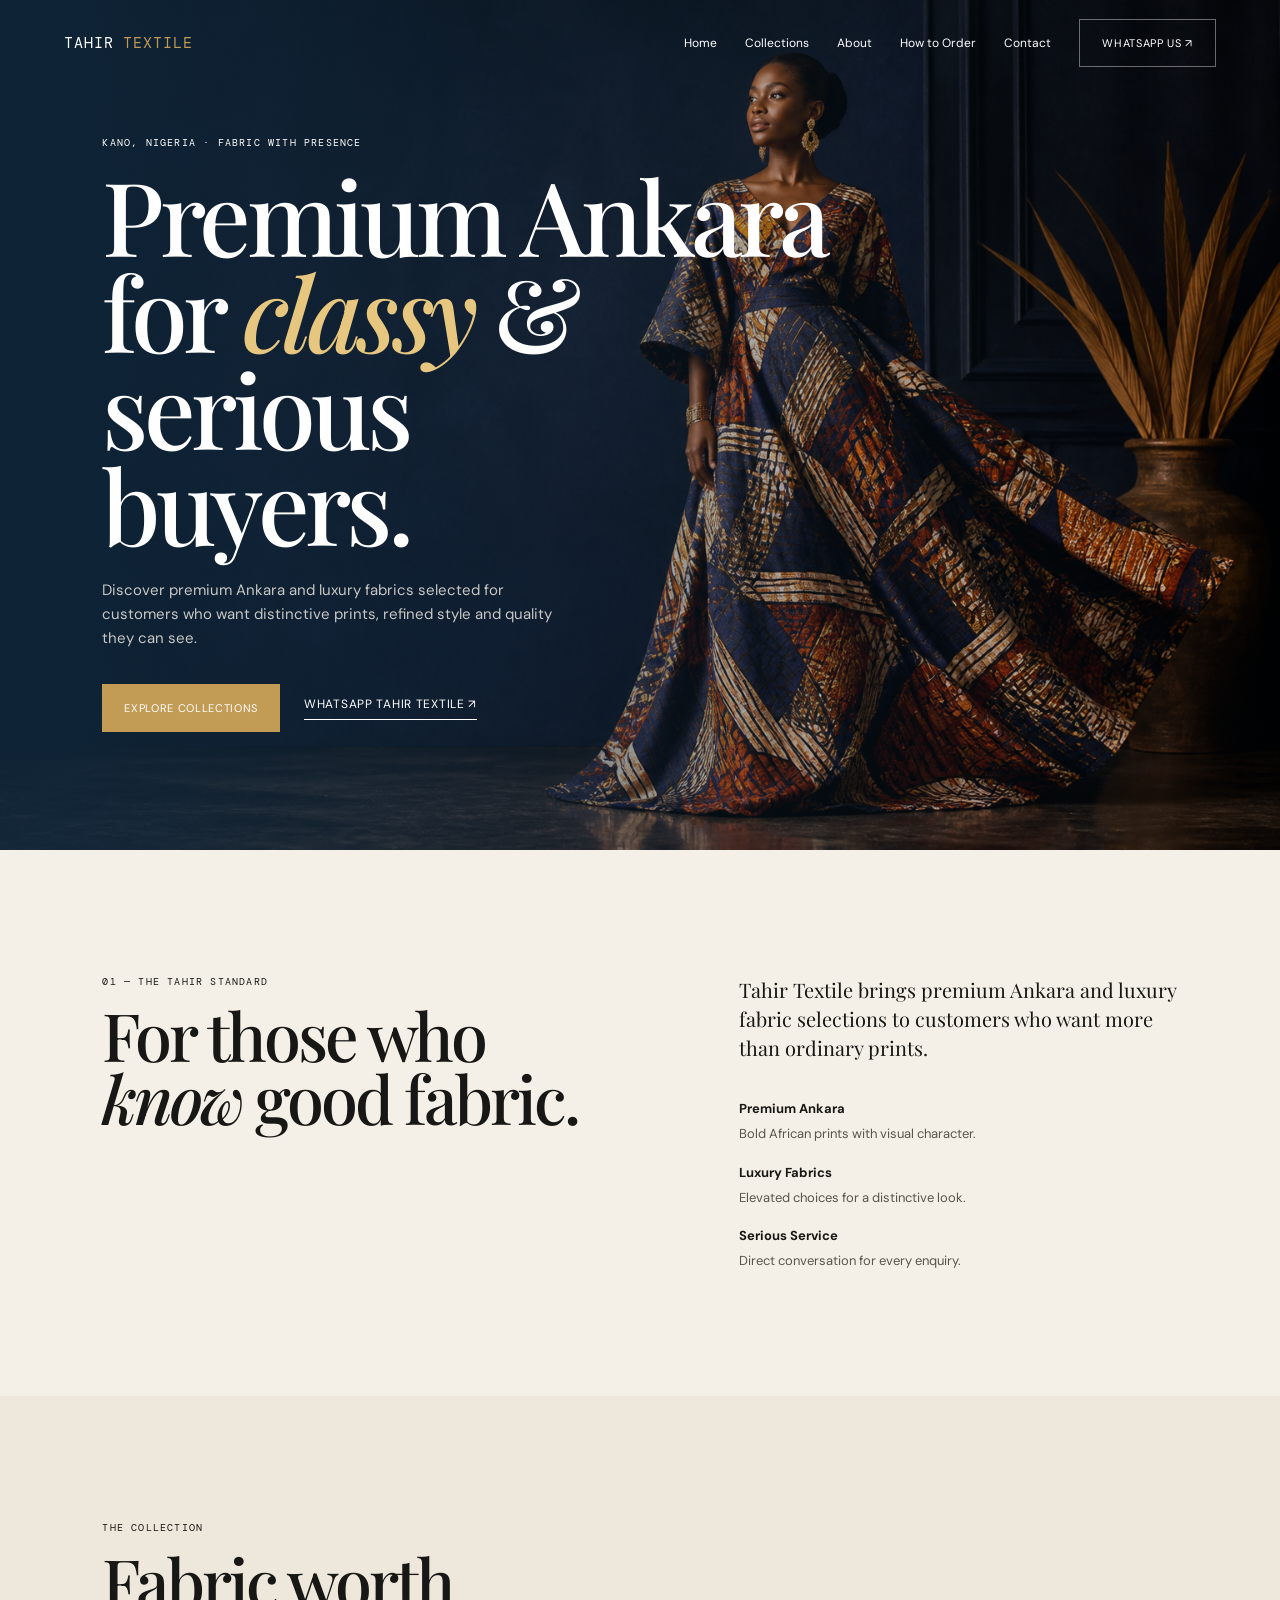
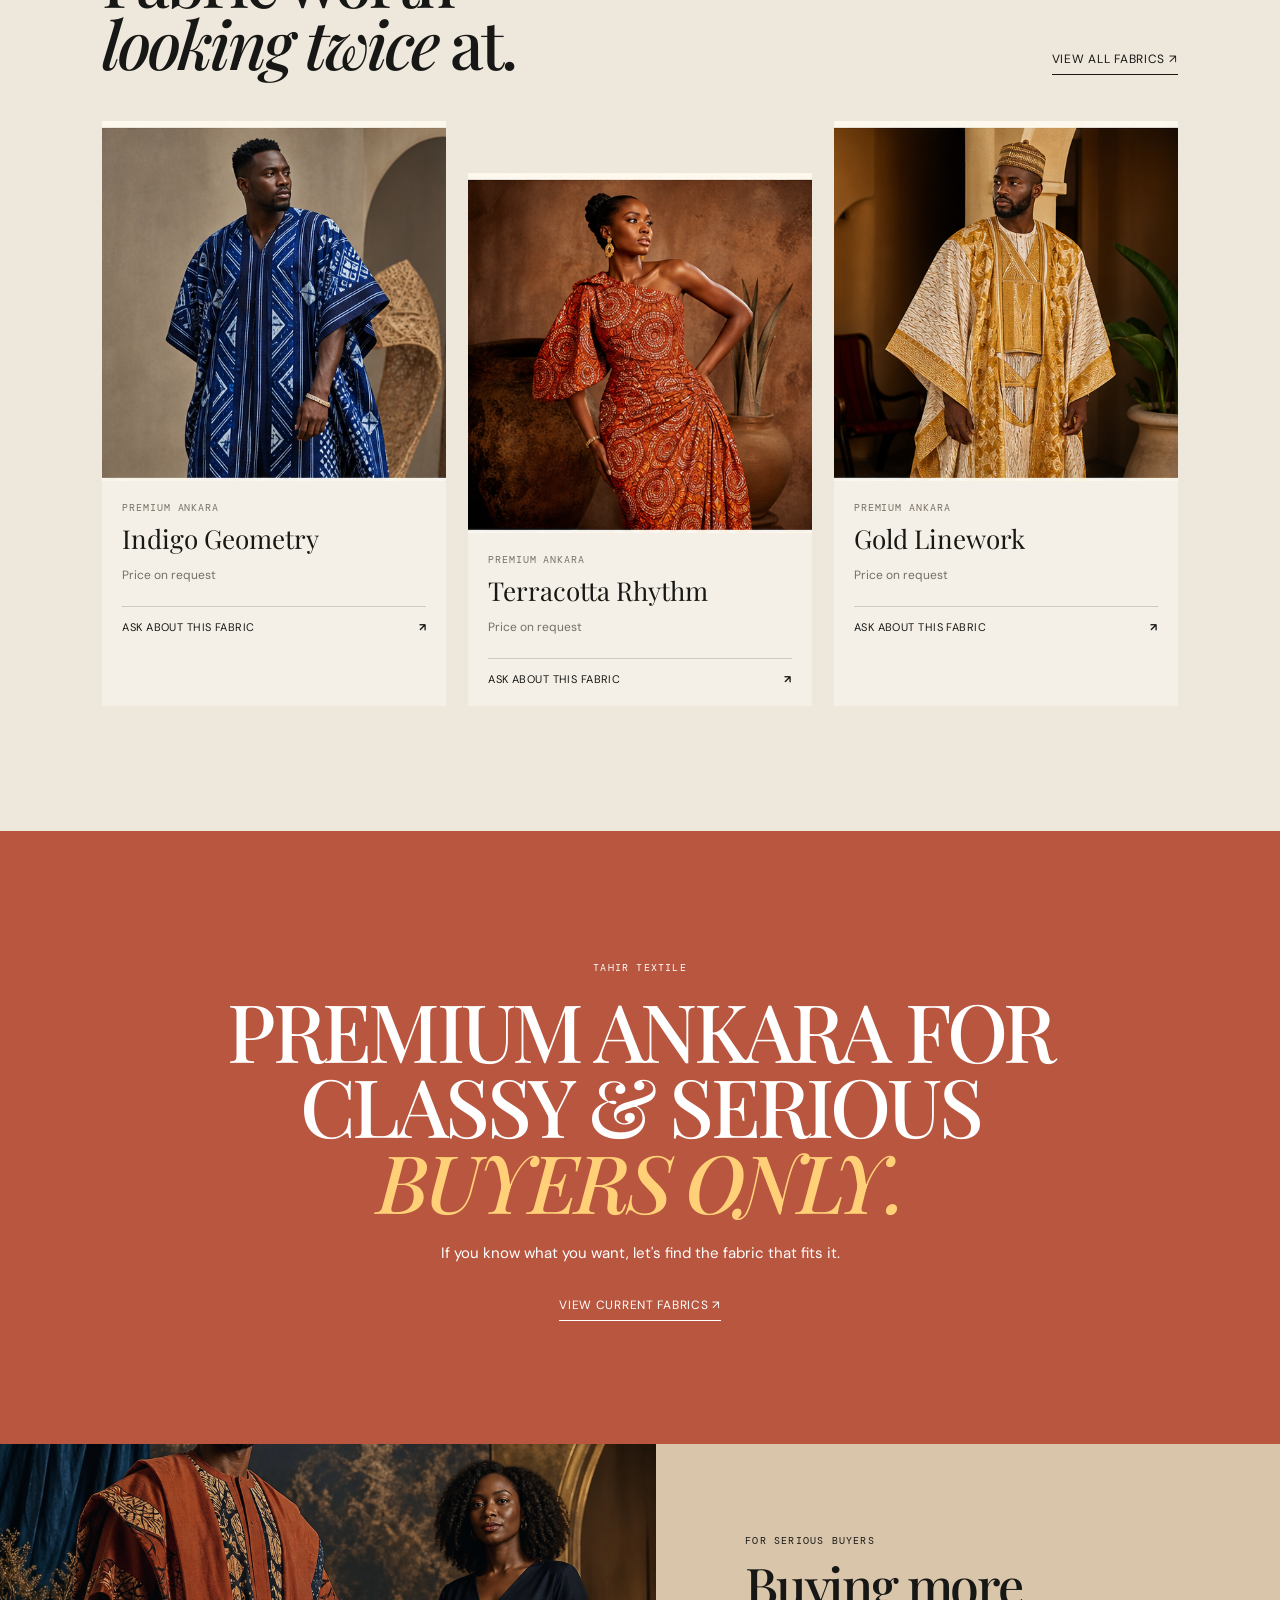
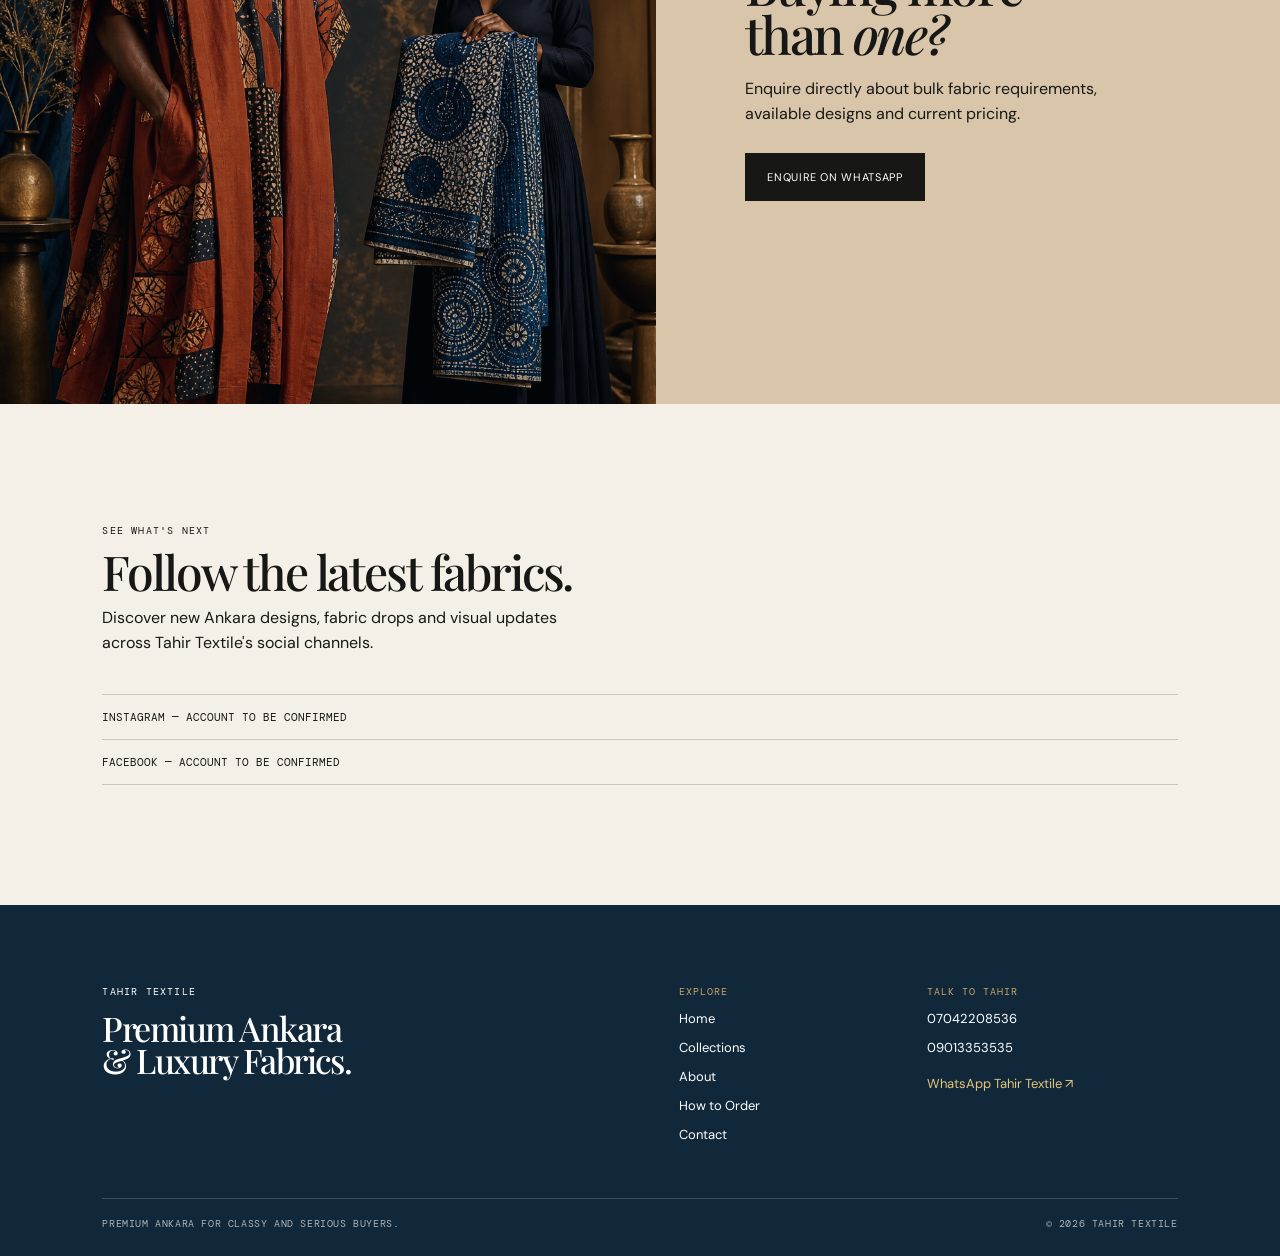
==== index.html @ 0019758d "Initial commit" ====
<!doctype html><html lang="en"><head><meta charset="utf-8"><meta name="viewport" content="width=device-width,initial-scale=1"><title>Tahir Textile | Premium Ankara & Luxury Fabrics</title><meta name="description" content="Shop premium Ankara and luxury fabrics from Tahir Textile. Explore distinctive African textile designs and enquire directly for current prices and availability."><link rel="icon" href="assets/images/garment-hero.png"><link rel="stylesheet" href="css/styles.css"></head><body><header class="header"><a href="index.html" class="brand">TAHIR <i>TEXTILE</i></a><nav class="desktop-nav"><a href="index.html">Home</a><a href="collections.html">Collections</a><a href="about.html">About</a><a href="how-to-order.html">How to Order</a><a href="contact.html">Contact</a><a class="nav-cta" target="_blank" rel="noreferrer" href="https://wa.me/2347042208536?text=Hello%20Tahir%20Textile%2C%20I%27m%20interested%20in%20your%20premium%20Ankara%20fabrics.%20Please%20send%20me%20your%20available%20designs%20and%20current%20prices.">WhatsApp Us ↗</a></nav><button class="menu-button" aria-label="Open menu" aria-expanded="false"><b></b><b></b></button></header><div class="menu-layer"><aside class="mobile-menu"><div class="menu-top"><span class="brand">TAHIR <i>TEXTILE</i></span><button class="menu-close" aria-label="Close menu">×</button></div><nav><a href="index.html">Home <span>↗</span></a><a href="collections.html">Collections <span>↗</span></a><a href="about.html">About <span>↗</span></a><a href="how-to-order.html">How to Order <span>↗</span></a><a href="contact.html">Contact <span>↗</span></a><a class="button gold" target="_blank" rel="noreferrer" href="https://wa.me/2347042208536?text=Hello%20Tahir%20Textile%2C%20I%27m%20interested%20in%20your%20premium%20Ankara%20fabrics.%20Please%20send%20me%20your%20available%20designs%20and%20current%20prices.">WhatsApp Tahir Textile</a></nav></aside></div><main><section class="hero"><div class="hero-image" role="img" aria-label="Editorial still life of premium indigo, terracotta and gold Ankara fabrics"></div><div class="hero-content"><p class="eyebrow">Kano, Nigeria · Fabric with presence</p><h1>Premium Ankara<br>for <em>classy</em> & serious<br>buyers.</h1><p class="intro">Discover premium Ankara and luxury fabrics selected for customers who want distinctive prints, refined style and quality they can see.</p><div class="actions"><a class="button gold" href="collections.html">Explore collections</a><a class="text-link light" target="_blank" rel="noreferrer" href="https://wa.me/2347042208536?text=Hello%20Tahir%20Textile%2C%20I%27m%20interested%20in%20your%20premium%20Ankara%20fabrics.%20Please%20send%20me%20your%20available%20designs%20and%20current%20prices.">WhatsApp Tahir Textile ↗</a></div></div></section><section class="statement"><div><p class="eyebrow">01 — The Tahir standard</p><h2>For those who<br><em>know</em> good fabric.</h2></div><div><p>Tahir Textile brings premium Ankara and luxury fabric selections to customers who want more than ordinary prints.</p><div class="pillars"><b>Premium Ankara <span>Bold African prints with visual character.</span></b><b>Luxury Fabrics <span>Elevated choices for a distinctive look.</span></b><b>Serious Service <span>Direct conversation for every enquiry.</span></b></div></div></section><section class="featured"><div class="section-head"><div><p class="eyebrow">The collection</p><h2>Fabric worth<br><em>looking twice</em> at.</h2></div><a class="text-link" href="collections.html">View all fabrics ↗</a></div><div class="lookbook-grid"> <article class="fabric-card card-0"><div class="fabric-image"></div><div class="fabric-copy"><p>Premium Ankara</p><h3>Indigo Geometry</h3><span>Price on request</span><a target="_blank" href="https://wa.me/2347042208536?text=Hello%20Tahir%20Textile%2C%20I%27m%20interested%20in%20this%20Ankara%20design.%20Please%20let%20me%20know%20if%20it%20is%20currently%20available%20and%20the%20price.%20Design%3A%20Indigo%20Geometry.">Ask about this fabric <b>↗</b></a></div></article><article class="fabric-card card-1"><div class="fabric-image"></div><div class="fabric-copy"><p>Premium Ankara</p><h3>Terracotta Rhythm</h3><span>Price on request</span><a target="_blank" href="https://wa.me/2347042208536?text=Hello%20Tahir%20Textile%2C%20I%27m%20interested%20in%20this%20Ankara%20design.%20Please%20let%20me%20know%20if%20it%20is%20currently%20available%20and%20the%20price.%20Design%3A%20Terracotta%20Rhythm.">Ask about this fabric <b>↗</b></a></div></article><article class="fabric-card card-2"><div class="fabric-image"></div><div class="fabric-copy"><p>Premium Ankara</p><h3>Gold Linework</h3><span>Price on request</span><a target="_blank" href="https://wa.me/2347042208536?text=Hello%20Tahir%20Textile%2C%20I%27m%20interested%20in%20this%20Ankara%20design.%20Please%20let%20me%20know%20if%20it%20is%20currently%20available%20and%20the%20price.%20Design%3A%20Gold%20Linework.">Ask about this fabric <b>↗</b></a></div></article></div></section><section class="signature"><p class="eyebrow">Tahir Textile</p><h2>PREMIUM ANKARA FOR<br>CLASSY & SERIOUS<br><em>BUYERS ONLY.</em></h2><p>If you know what you want, let's find the fabric that fits it.</p><a class="text-link" href="collections.html">View current fabrics <span>↗</span></a></section><section class="wholesale"><div class="wholesale-art"></div><div><p class="eyebrow">For serious buyers</p><h2>Buying more<br>than <em>one?</em></h2><p>Enquire directly about bulk fabric requirements, available designs and current pricing.</p><a class="button dark" target="_blank" href="https://wa.me/2347042208536?text=Hello%20Tahir%20Textile%2C%20I%27m%20interested%20in%20purchasing%20fabrics%20in%20bulk.%20Please%20send%20me%20your%20available%20options%20and%20current%20wholesale%20prices.">Enquire on WhatsApp</a></div></section><section class="social"><p class="eyebrow">See what's next</p><h2>Follow the latest fabrics.</h2><p>Discover new Ankara designs, fabric drops and visual updates across Tahir Textile's social channels.</p><div><span>Instagram — account to be confirmed</span><span>Facebook — account to be confirmed</span></div></section></main><footer><div class="footer-main"><div><p class="eyebrow">TAHIR TEXTILE</p><h2>Premium Ankara<br>& Luxury Fabrics.</h2></div><div><p class="footer-label">Explore</p><a href="index.html">Home</a><a href="collections.html">Collections</a><a href="about.html">About</a><a href="how-to-order.html">How to Order</a><a href="contact.html">Contact</a></div><div><p class="footer-label">Talk to Tahir</p><a href="tel:07042208536">07042208536</a><a href="tel:09013353535">09013353535</a><a class="footer-wa" target="_blank" href="https://wa.me/2347042208536?text=Hello%20Tahir%20Textile%2C%20I%27m%20interested%20in%20your%20premium%20Ankara%20fabrics.%20Please%20send%20me%20your%20available%20designs%20and%20current%20prices.">WhatsApp Tahir Textile ↗</a></div></div><div class="footer-bottom"><span>Premium Ankara for classy and serious buyers.</span><span>© <span data-year></span> Tahir Textile</span></div></footer><script src="js/main.js"></script></body></html>
---- css/styles.css ----
@import url('https://fonts.googleapis.com/css2?family=DM+Mono&family=DM+Sans:wght@400;500;600&family=Playfair+Display:ital,wght@0,500;0,600;1,500;1,600&display=swap');

:root{--ink:#171815;--indigo:#11283a;--cream:#f5f0e7;--gold:#c29b55;--terra:#b8563f}*{box-sizing:border-box}html{scroll-behavior:smooth}body{margin:0;background:var(--cream);color:var(--ink);font-family:"DM Sans",sans-serif}a{color:inherit;text-decoration:none}h1,h2,h3,p{margin:0}h1,h2{font-family:"Playfair Display",serif;font-weight:500;line-height:.94;letter-spacing:-.045em}em{font-weight:500}.eyebrow{font:10px "DM Mono";text-transform:uppercase;letter-spacing:.12em}.header{height:86px;display:flex;align-items:center;justify-content:space-between;padding:0 clamp(22px,5vw,74px);position:fixed;z-index:10;width:100%;color:#fff;transition:.3s}.header.compact{height:65px;background:#102333e8;backdrop-filter:blur(12px)}.brand{font:15px "DM Mono";letter-spacing:.06em}.brand i{font-style:normal;color:var(--gold)}.desktop-nav{display:none;align-items:center;gap:28px;font-size:12px}.nav-cta,.button{display:inline-flex;align-items:center;justify-content:center;min-height:48px;padding:0 22px;font-size:11px;text-transform:uppercase;letter-spacing:.06em;transition:.25s}.nav-cta{border:1px solid #ffffff66}.nav-cta:hover,.button:hover{transform:translateY(-2px)}.menu-button{border:0;background:none;width:44px;height:44px;padding:10px;display:grid;gap:6px;align-content:center}.menu-button b{height:1px;background:#fff;width:100%;display:block}.menu-layer{position:fixed;inset:0;z-index:20;background:#0912199c;backdrop-filter:blur(16px)}.mobile-menu{height:100%;background:var(--cream);width:min(85%,360px);padding:26px;color:var(--ink);animation:menu .35s ease}.menu-top{display:flex;justify-content:space-between;align-items:center}.menu-top button{font:40px/1 "DM Sans";border:0;background:none}.mobile-menu nav{padding-top:68px;display:grid;gap:7px}.mobile-menu nav>a:not(.button){display:flex;justify-content:space-between;font:34px/1 "Playfair Display";padding:13px 0;border-bottom:1px solid #c9c0b1}.mobile-menu .button{margin-top:28px}.gold{background:var(--gold);color:#fff}.dark{background:var(--ink);color:#fff}.hero{background:var(--indigo);color:#fff;min-height:780px;position:relative;overflow:hidden;padding:121px 22px 45px;display:flex;align-items:flex-start}.hero-image{position:absolute;inset:0;background:linear-gradient(90deg,#10283ddd 5%,#10283a50 59%,#10283a08),url('../assets/images/garment-hero.png') center/cover}.hero-content{position:relative;max-width:780px}.hero h1{font-size:clamp(47px,8vw,112px);margin:18px 0 26px}.hero h1 em{color:#e7c77f}.intro{max-width:480px;font-size:15px;line-height:1.6;color:#f3eee8cf}.actions{display:flex;flex-wrap:wrap;align-items:center;gap:24px;margin-top:34px}.text-link{font-size:12px;text-transform:uppercase;letter-spacing:.06em;border-bottom:1px solid currentColor;padding-bottom:7px}.light{color:#fff}.statement,.featured,.about-grid{padding:86px 22px;display:grid;gap:46px}.statement h2,.section-head h2{font-size:clamp(39px,5.2vw,74px);margin-top:16px}.statement>div:last-child>p{font:20px/1.45 "Playfair Display";max-width:460px}.pillars{margin-top:38px;display:grid;gap:20px}.pillars b{font-size:13px;display:grid;gap:7px}.pillars span,.belief span{font-size:13px;font-weight:400;line-height:1.5;color:#59544c}.featured{background:#eee7dc}.section-head{display:flex;align-items:end;justify-content:space-between;gap:20px}.section-head .text-link{display:none}.lookbook-grid{display:grid;grid-template-columns:1fr;gap:22px}.fabric-card{background:var(--cream);overflow:hidden}.fabric-image{height:300px;background-image:url('../assets/images/garment-lookbook-grid.png');background-size:300% auto;transition:transform .6s}.fabric-card:hover .fabric-image{transform:scale(1.025)}.card-0 .fabric-image{background-position:0 0}.card-1 .fabric-image{background-position:50% 0}.card-2 .fabric-image{background-position:100% 0}.card-3 .fabric-image{background-position:0 100%}.card-4 .fabric-image{background-position:50% 100%}.card-5 .fabric-image{background-position:100% 100%}.fabric-copy{padding:20px}.fabric-copy p{font:10px "DM Mono";letter-spacing:.09em;text-transform:uppercase;color:#766f65}.fabric-copy h3{font:26px "Playfair Display";margin:7px 0}.fabric-copy span{font-size:12px;color:#746e65}.fabric-copy a{display:flex;justify-content:space-between;margin-top:22px;border-top:1px solid #d2c8bb;padding-top:13px;font-size:11px;text-transform:uppercase;letter-spacing:.04em}.signature{background:var(--terra);color:#fff;padding:100px 22px;text-align:center}.signature h2{font-size:clamp(40px,6.3vw,86px);margin:18px auto 24px}.signature h2 em{color:#ffd078}.signature>p:not(.eyebrow){font-size:15px;margin-bottom:30px}.wholesale{display:grid;background:#d8c5aa}.wholesale-art{min-height:335px;background:linear-gradient(#10283a20,#10283a20),url('../assets/images/garment-wholesale.png') center/cover}.wholesale>div:last-child{padding:55px 22px}.wholesale h2{font-size:52px;margin:14px 0 18px}.wholesale p:not(.eyebrow){max-width:390px;line-height:1.55;margin-bottom:27px}.social{padding:85px 22px}.social h2{font-size:48px;margin:12px 0}.social>p:not(.eyebrow){max-width:470px;line-height:1.55}.social>div{margin-top:38px;border-top:1px solid #cfc6b9}.social span{display:block;border-bottom:1px solid #cfc6b9;padding:15px 0;font:11px "DM Mono";text-transform:uppercase}footer{background:var(--indigo);color:#fff;padding:56px 22px 22px}.footer-main{display:grid;gap:45px}.footer-main h2{font-size:34px;margin-top:15px}.footer-main>div:not(:first-child){display:grid;align-content:start;gap:12px;font-size:13px}.footer-label{color:#c9a466;font:10px "DM Mono";text-transform:uppercase;letter-spacing:.1em}.footer-wa{color:#e3c47c;margin-top:7px}.footer-bottom{font:10px "DM Mono";text-transform:uppercase;letter-spacing:.06em;border-top:1px solid #ffffff2d;margin-top:55px;padding-top:18px;display:flex;justify-content:space-between;gap:18px;color:#ffffffa6}.page-hero{background:var(--indigo);color:#fff;padding:150px 22px 80px}.page-hero h1,.contact-page h1,.detail h1{font-size:clamp(50px,8vw,109px);margin:20px 0 25px}.page-hero h1 em,.contact-page em,.detail em{color:#e3bd6e}.page-hero>p:last-child{max-width:460px;line-height:1.6;color:#e6e1d7}.catalogue{padding:30px 22px 80px}.catalogue-note{font:10px "DM Mono";text-transform:uppercase;letter-spacing:.06em;display:flex;justify-content:space-between;padding-bottom:22px;border-bottom:1px solid #cfc6b9;margin-bottom:26px}.about-grid{padding-top:70px}.about-image{min-height:430px;background:url('../assets/images/garment-about.png') center/cover}.about-grid>div:last-child>p{font:24px/1.35 "Playfair Display"}.belief{border-top:1px solid #c9c0b5;margin-top:26px;padding-top:16px;display:grid;grid-template-columns:1fr 1.5fr;gap:20px;font-size:14px}.steps{padding:40px 22px 90px;max-width:1050px;margin:auto}.steps article{border-top:1px solid #bdb3a5;padding:24px 0;display:grid;grid-template-columns:45px 1fr;gap:10px}.steps article span{font:11px "DM Mono";grid-row:span 2;color:#9e7d3c}.steps h2{font-size:31px}.steps p{grid-column:2;line-height:1.5;max-width:420px;color:#59544c}.steps .button{margin-top:24px}.contact-page{background:var(--indigo);color:#fff;padding:160px 22px 85px}.contact-page>p:not(.eyebrow){max-width:460px;line-height:1.6;color:#e5dfd3}.contact-grid{display:grid;gap:18px;margin-top:45px}.contact-grid article{border-top:1px solid #ffffff55;padding-top:15px;display:grid;gap:14px}.contact-grid span{font:10px "DM Mono";text-transform:uppercase;color:#dcbb78}.contact-grid article>a:first-of-type{font:32px "Playfair Display"}.contact-grid article>a:last-child{font-size:11px;text-transform:uppercase;letter-spacing:.06em}.detail{display:grid;padding-top:86px}.detail-image{height:55vh;min-height:420px;background:url('../assets/images/garment-detail.png') center/cover}.detail>div:last-child{padding:55px 22px 85px}.detail>div>p:not(.eyebrow){max-width:410px;line-height:1.6;margin-bottom:22px}.availability{font-size:13px;border-top:1px solid #c9c0b5;padding-top:15px}.detail .button{margin-top:16px}@keyframes menu{from{transform:translateX(-100%)}to{transform:translateX(0)}}@media(min-width:760px){.desktop-nav{display:flex}.menu-button{display:none}.hero{padding:136px clamp(48px,8vw,120px) 70px;min-height:850px}.statement,.featured,.about-grid{padding:125px clamp(48px,8vw,120px)}.statement{grid-template-columns:1.1fr 1fr;gap:12vw}.lookbook-grid{grid-template-columns:repeat(3,1fr)}.fabric-card:nth-child(2),.fabric-card:nth-child(5){margin-top:52px}.fabric-image{height:360px}.section-head .text-link{display:inline}.signature{padding:130px 40px}.wholesale{grid-template-columns:1.05fr 1fr}.wholesale-art{min-height:560px}.wholesale>div:last-child{padding:90px clamp(48px,7vw,110px)}.social{padding:120px clamp(48px,8vw,120px)}footer{padding:80px clamp(48px,8vw,120px) 26px}.footer-main{grid-template-columns:1.7fr .65fr .8fr}.page-hero{padding:190px clamp(48px,8vw,120px) 120px}.catalogue{padding:38px clamp(48px,8vw,120px) 120px}.about-grid{grid-template-columns:1fr 1fr;align-items:center}.steps{padding-top:85px}.steps article{grid-template-columns:100px 1fr 1.15fr;align-items:baseline;padding:33px 0}.steps article span{grid-row:auto}.steps p{grid-column:3}.contact-page{padding:190px clamp(48px,8vw,120px) 120px}.contact-grid{grid-template-columns:1fr 1fr;gap:60px}.detail{grid-template-columns:1fr 1fr;min-height:100vh}.detail-image{height:auto}.detail>div:last-child{padding:150px 12% 80px}}@media(prefers-reduced-motion:reduce){*,*:before,*:after{animation-duration:.01ms!important;transition-duration:.01ms!important;scroll-behavior:auto!important}}
.menu-layer{display:none}.menu-layer.is-open{display:block}.featured .card-0 .fabric-image{background-image:url('../assets/images/home-indigo.png');background-size:cover;background-position:center}.featured .card-1 .fabric-image{background-image:url('../assets/images/home-terracotta.png');background-size:cover;background-position:center}.featured .card-2 .fabric-image{background-image:url('../assets/images/home-gold.png');background-size:cover;background-position:center}.catalogue .card-0 .fabric-image{background-image:url('../assets/images/catalogue-indigo.png');background-size:cover;background-position:center}.catalogue .card-1 .fabric-image{background-image:url('../assets/images/catalogue-terracotta.png');background-size:cover;background-position:center}.catalogue .card-2 .fabric-image{background-image:url('../assets/images/catalogue-gold.png');background-size:cover;background-position:center}.catalogue .card-3 .fabric-image{background-image:url('../assets/images/catalogue-night.png');background-size:cover;background-position:center}.catalogue .card-4 .fabric-image{background-image:url('../assets/images/catalogue-mosaic.png');background-size:cover;background-position:center}.catalogue .card-5 .fabric-image{background-image:url('../assets/images/catalogue-royal.png');background-size:cover;background-position:center}
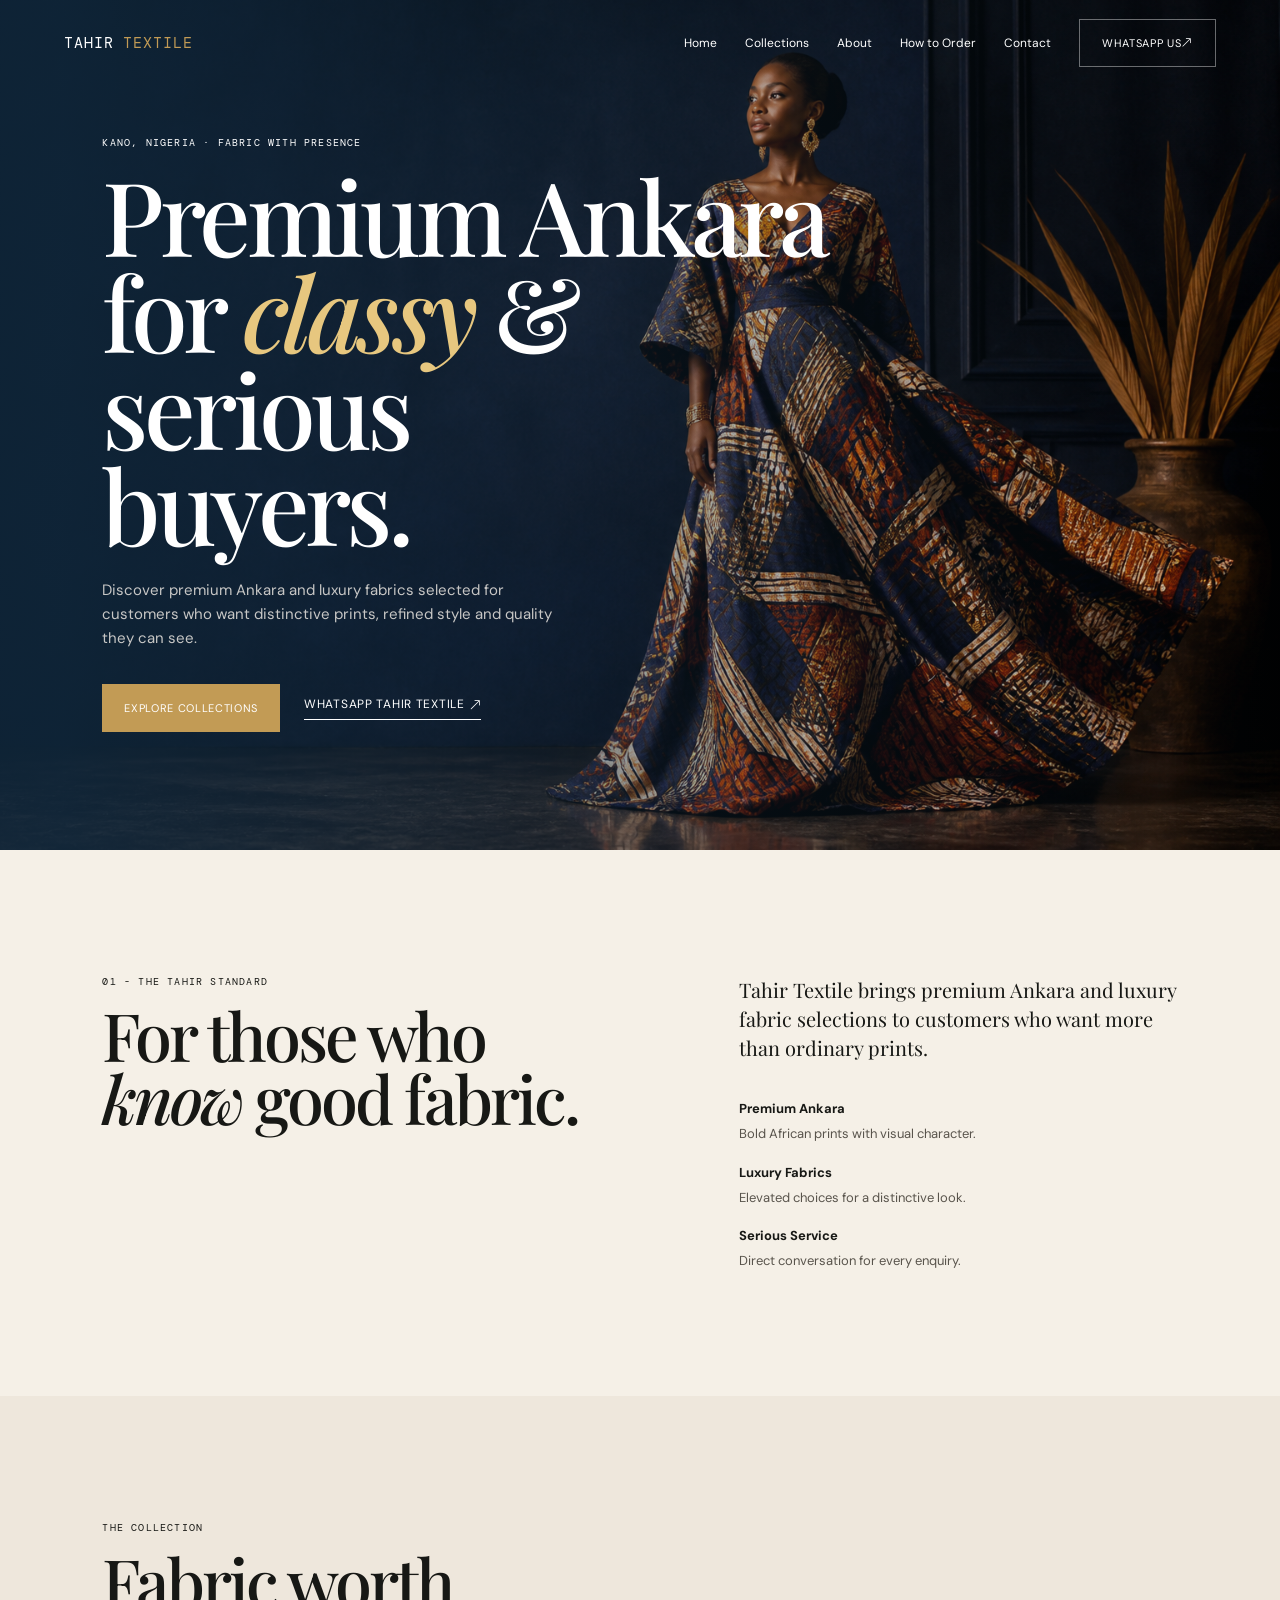
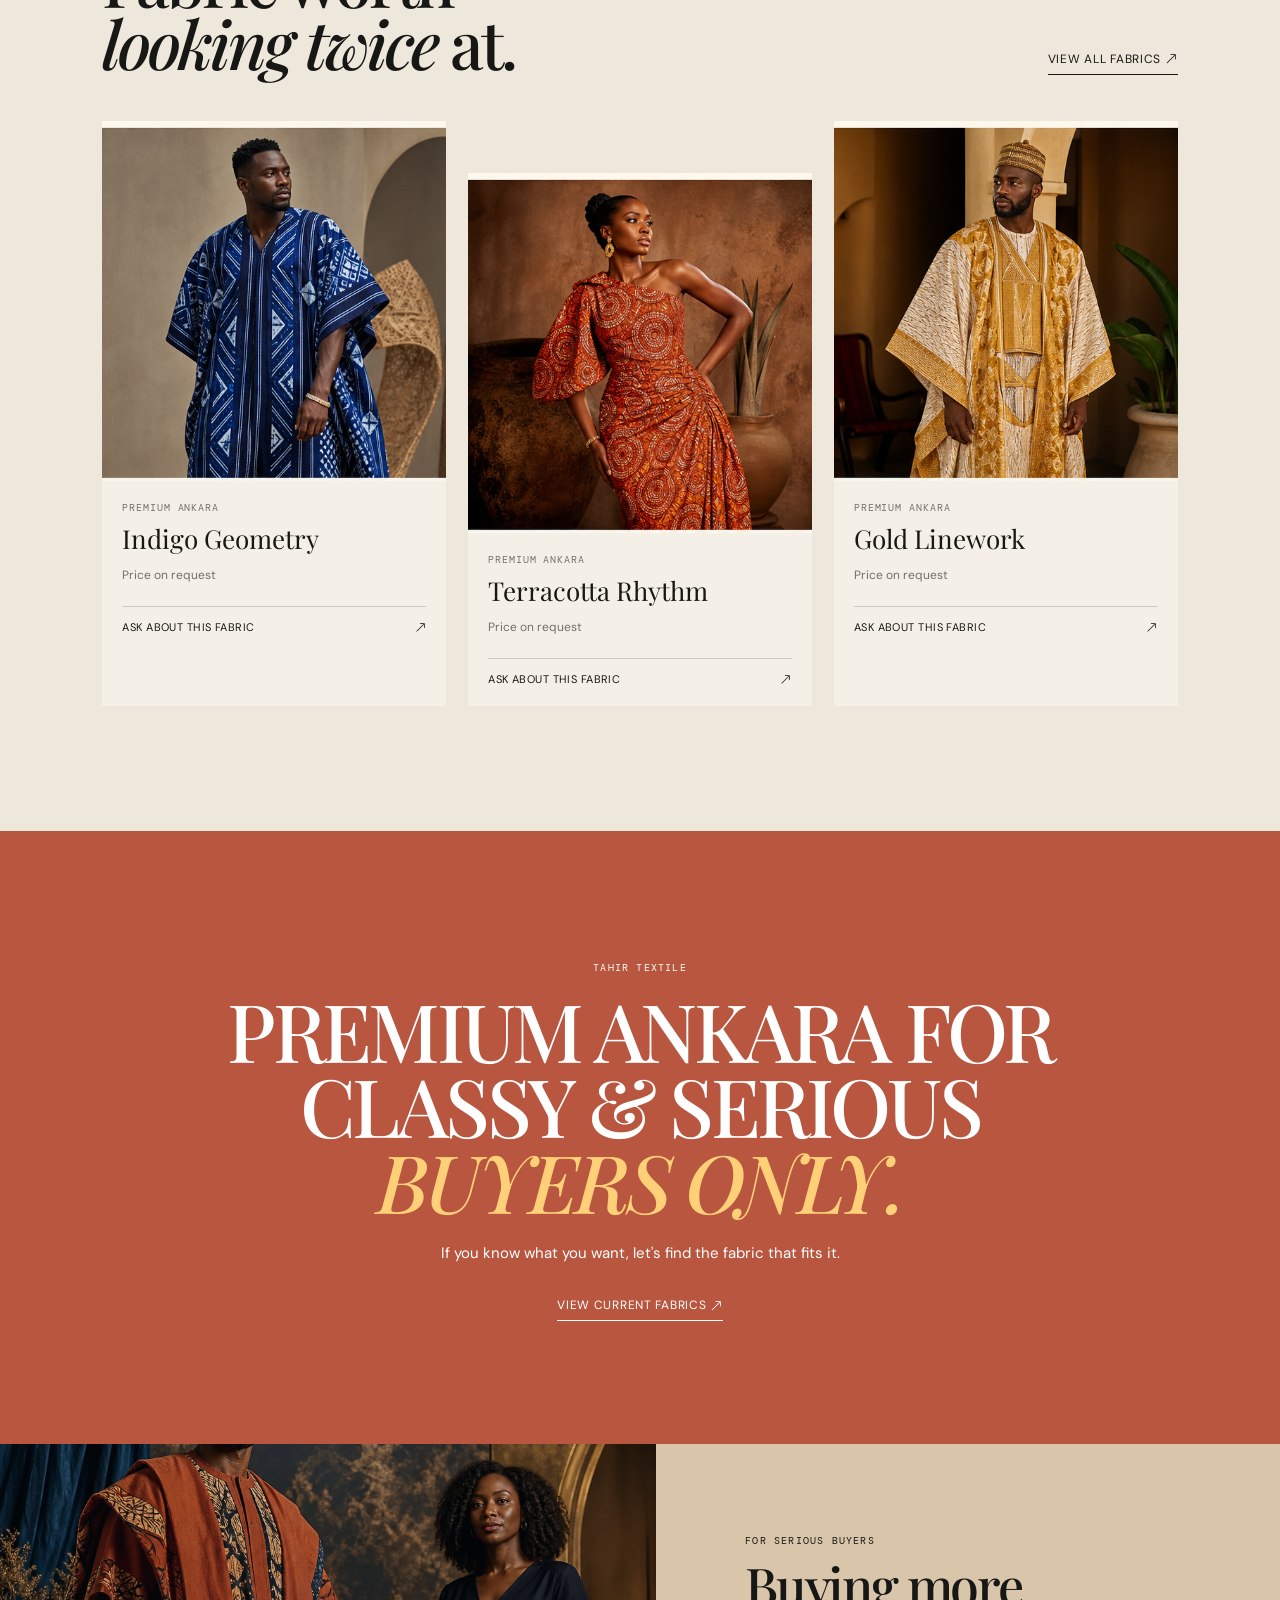
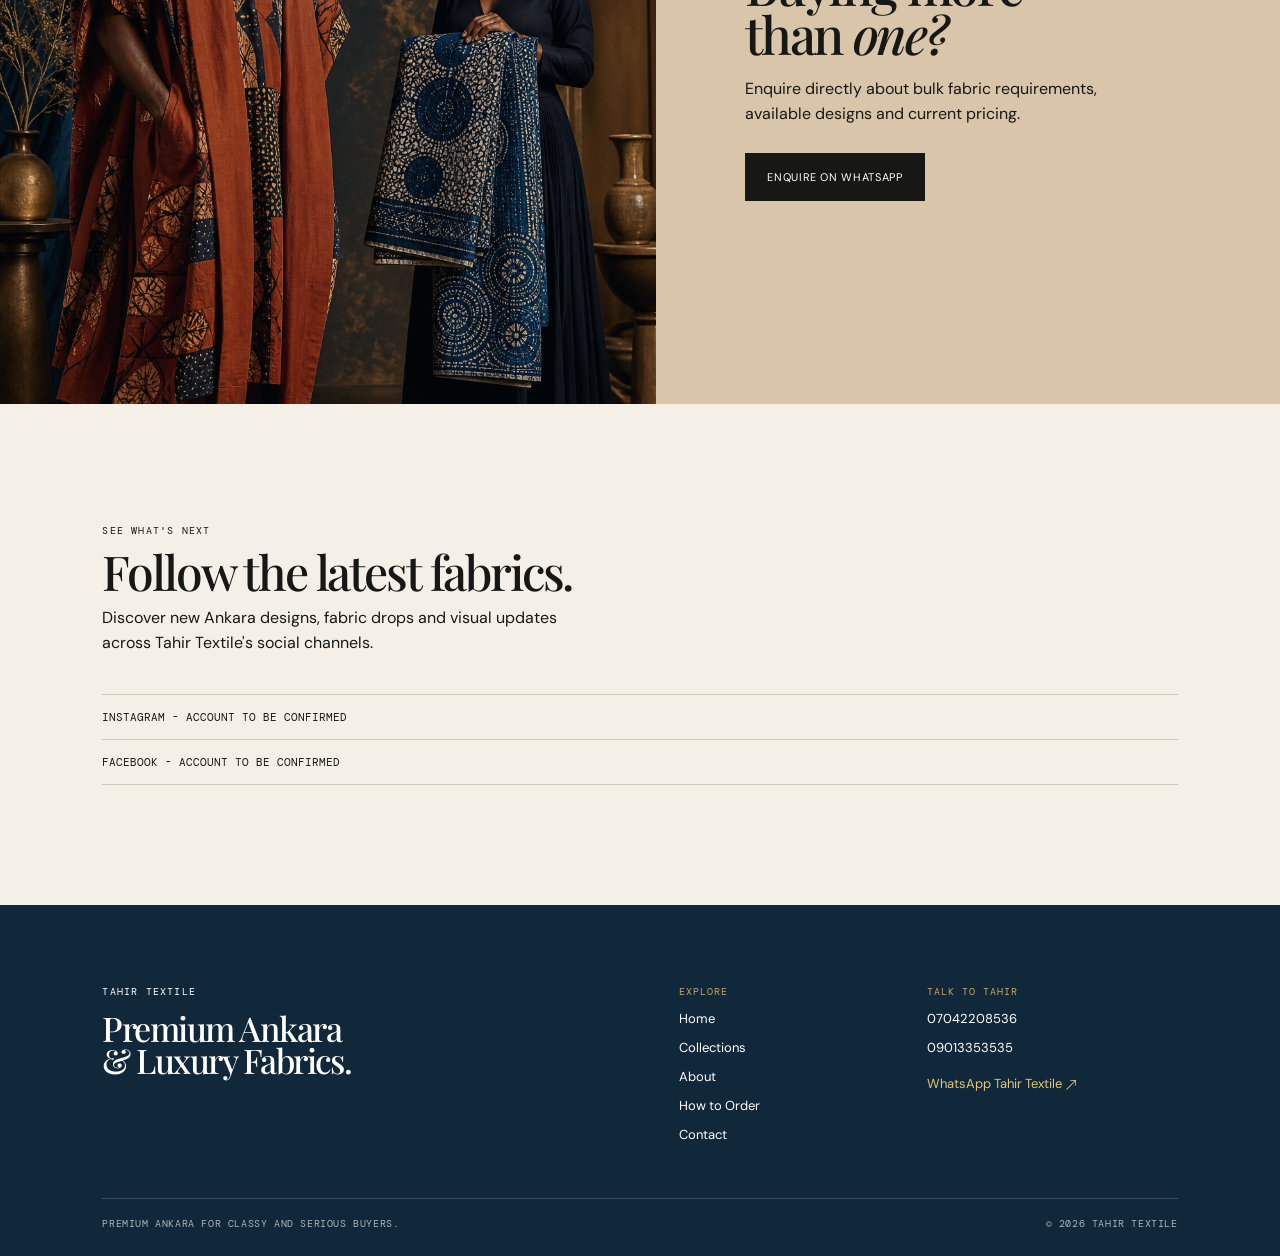
==== commit 49f0c9d4: "Update" ====
--- a/index.html
+++ b/index.html
@@ -1 +1 @@
-<!doctype html><html lang="en"><head><meta charset="utf-8"><meta name="viewport" content="width=device-width,initial-scale=1"><title>Tahir Textile | Premium Ankara & Luxury Fabrics</title><meta name="description" content="Shop premium Ankara and luxury fabrics from Tahir Textile. Explore distinctive African textile designs and enquire directly for current prices and availability."><link rel="icon" href="assets/images/garment-hero.png"><link rel="stylesheet" href="css/styles.css"></head><body><header class="header"><a href="index.html" class="brand">TAHIR <i>TEXTILE</i></a><nav class="desktop-nav"><a href="index.html">Home</a><a href="collections.html">Collections</a><a href="about.html">About</a><a href="how-to-order.html">How to Order</a><a href="contact.html">Contact</a><a class="nav-cta" target="_blank" rel="noreferrer" href="https://wa.me/2347042208536?text=Hello%20Tahir%20Textile%2C%20I%27m%20interested%20in%20your%20premium%20Ankara%20fabrics.%20Please%20send%20me%20your%20available%20designs%20and%20current%20prices.">WhatsApp Us ↗</a></nav><button class="menu-button" aria-label="Open menu" aria-expanded="false"><b></b><b></b></button></header><div class="menu-layer"><aside class="mobile-menu"><div class="menu-top"><span class="brand">TAHIR <i>TEXTILE</i></span><button class="menu-close" aria-label="Close menu">×</button></div><nav><a href="index.html">Home <span>↗</span></a><a href="collections.html">Collections <span>↗</span></a><a href="about.html">About <span>↗</span></a><a href="how-to-order.html">How to Order <span>↗</span></a><a href="contact.html">Contact <span>↗</span></a><a class="button gold" target="_blank" rel="noreferrer" href="https://wa.me/2347042208536?text=Hello%20Tahir%20Textile%2C%20I%27m%20interested%20in%20your%20premium%20Ankara%20fabrics.%20Please%20send%20me%20your%20available%20designs%20and%20current%20prices.">WhatsApp Tahir Textile</a></nav></aside></div><main><section class="hero"><div class="hero-image" role="img" aria-label="Editorial still life of premium indigo, terracotta and gold Ankara fabrics"></div><div class="hero-content"><p class="eyebrow">Kano, Nigeria · Fabric with presence</p><h1>Premium Ankara<br>for <em>classy</em> & serious<br>buyers.</h1><p class="intro">Discover premium Ankara and luxury fabrics selected for customers who want distinctive prints, refined style and quality they can see.</p><div class="actions"><a class="button gold" href="collections.html">Explore collections</a><a class="text-link light" target="_blank" rel="noreferrer" href="https://wa.me/2347042208536?text=Hello%20Tahir%20Textile%2C%20I%27m%20interested%20in%20your%20premium%20Ankara%20fabrics.%20Please%20send%20me%20your%20available%20designs%20and%20current%20prices.">WhatsApp Tahir Textile ↗</a></div></div></section><section class="statement"><div><p class="eyebrow">01 — The Tahir standard</p><h2>For those who<br><em>know</em> good fabric.</h2></div><div><p>Tahir Textile brings premium Ankara and luxury fabric selections to customers who want more than ordinary prints.</p><div class="pillars"><b>Premium Ankara <span>Bold African prints with visual character.</span></b><b>Luxury Fabrics <span>Elevated choices for a distinctive look.</span></b><b>Serious Service <span>Direct conversation for every enquiry.</span></b></div></div></section><section class="featured"><div class="section-head"><div><p class="eyebrow">The collection</p><h2>Fabric worth<br><em>looking twice</em> at.</h2></div><a class="text-link" href="collections.html">View all fabrics ↗</a></div><div class="lookbook-grid"> <article class="fabric-card card-0"><div class="fabric-image"></div><div class="fabric-copy"><p>Premium Ankara</p><h3>Indigo Geometry</h3><span>Price on request</span><a target="_blank" href="https://wa.me/2347042208536?text=Hello%20Tahir%20Textile%2C%20I%27m%20interested%20in%20this%20Ankara%20design.%20Please%20let%20me%20know%20if%20it%20is%20currently%20available%20and%20the%20price.%20Design%3A%20Indigo%20Geometry.">Ask about this fabric <b>↗</b></a></div></article><article class="fabric-card card-1"><div class="fabric-image"></div><div class="fabric-copy"><p>Premium Ankara</p><h3>Terracotta Rhythm</h3><span>Price on request</span><a target="_blank" href="https://wa.me/2347042208536?text=Hello%20Tahir%20Textile%2C%20I%27m%20interested%20in%20this%20Ankara%20design.%20Please%20let%20me%20know%20if%20it%20is%20currently%20available%20and%20the%20price.%20Design%3A%20Terracotta%20Rhythm.">Ask about this fabric <b>↗</b></a></div></article><article class="fabric-card card-2"><div class="fabric-image"></div><div class="fabric-copy"><p>Premium Ankara</p><h3>Gold Linework</h3><span>Price on request</span><a target="_blank" href="https://wa.me/2347042208536?text=Hello%20Tahir%20Textile%2C%20I%27m%20interested%20in%20this%20Ankara%20design.%20Please%20let%20me%20know%20if%20it%20is%20currently%20available%20and%20the%20price.%20Design%3A%20Gold%20Linework.">Ask about this fabric <b>↗</b></a></div></article></div></section><section class="signature"><p class="eyebrow">Tahir Textile</p><h2>PREMIUM ANKARA FOR<br>CLASSY & SERIOUS<br><em>BUYERS ONLY.</em></h2><p>If you know what you want, let's find the fabric that fits it.</p><a class="text-link" href="collections.html">View current fabrics <span>↗</span></a></section><section class="wholesale"><div class="wholesale-art"></div><div><p class="eyebrow">For serious buyers</p><h2>Buying more<br>than <em>one?</em></h2><p>Enquire directly about bulk fabric requirements, available designs and current pricing.</p><a class="button dark" target="_blank" href="https://wa.me/2347042208536?text=Hello%20Tahir%20Textile%2C%20I%27m%20interested%20in%20purchasing%20fabrics%20in%20bulk.%20Please%20send%20me%20your%20available%20options%20and%20current%20wholesale%20prices.">Enquire on WhatsApp</a></div></section><section class="social"><p class="eyebrow">See what's next</p><h2>Follow the latest fabrics.</h2><p>Discover new Ankara designs, fabric drops and visual updates across Tahir Textile's social channels.</p><div><span>Instagram — account to be confirmed</span><span>Facebook — account to be confirmed</span></div></section></main><footer><div class="footer-main"><div><p class="eyebrow">TAHIR TEXTILE</p><h2>Premium Ankara<br>& Luxury Fabrics.</h2></div><div><p class="footer-label">Explore</p><a href="index.html">Home</a><a href="collections.html">Collections</a><a href="about.html">About</a><a href="how-to-order.html">How to Order</a><a href="contact.html">Contact</a></div><div><p class="footer-label">Talk to Tahir</p><a href="tel:07042208536">07042208536</a><a href="tel:09013353535">09013353535</a><a class="footer-wa" target="_blank" href="https://wa.me/2347042208536?text=Hello%20Tahir%20Textile%2C%20I%27m%20interested%20in%20your%20premium%20Ankara%20fabrics.%20Please%20send%20me%20your%20available%20designs%20and%20current%20prices.">WhatsApp Tahir Textile ↗</a></div></div><div class="footer-bottom"><span>Premium Ankara for classy and serious buyers.</span><span>© <span data-year></span> Tahir Textile</span></div></footer><script src="js/main.js"></script></body></html>
+<!doctype html><html lang="en"><head><meta charset="utf-8"><meta name="viewport" content="width=device-width,initial-scale=1"><title>Tahir Textile | Premium Ankara & Luxury Fabrics</title><meta name="description" content="Shop premium Ankara and luxury fabrics from Tahir Textile. Explore distinctive African textile designs and enquire directly for current prices and availability."><link rel="icon" href="assets/images/garment-hero.png"><link rel="stylesheet" href="css/styles.css"><link rel="stylesheet" href="https://cdn.jsdelivr.net/npm/bootstrap-icons@1.11.3/font/bootstrap-icons.min.css"></head><body><header class="header"><a href="index.html" class="brand">TAHIR <i>TEXTILE</i></a><nav class="desktop-nav"><a href="index.html">Home</a><a href="collections.html">Collections</a><a href="about.html">About</a><a href="how-to-order.html">How to Order</a><a href="contact.html">Contact</a><a class="nav-cta" target="_blank" rel="noreferrer" href="https://wa.me/2347042208536?text=Hello%20Tahir%20Textile%2C%20I%27m%20interested%20in%20your%20premium%20Ankara%20fabrics.%20Please%20send%20me%20your%20available%20designs%20and%20current%20prices.">WhatsApp Us <i class="bi bi-arrow-up-right" aria-hidden="true"></i></a></nav><button class="menu-button" aria-label="Open menu" aria-expanded="false"><b></b><b></b></button></header><div class="menu-layer"><aside class="mobile-menu"><div class="menu-top"><span class="brand">TAHIR <i>TEXTILE</i></span><button class="menu-close" aria-label="Close menu"><i class="bi bi-x-lg" aria-hidden="true"></i></button></div><nav><a href="index.html">Home <span><i class="bi bi-arrow-up-right" aria-hidden="true"></i></span></a><a href="collections.html">Collections <span><i class="bi bi-arrow-up-right" aria-hidden="true"></i></span></a><a href="about.html">About <span><i class="bi bi-arrow-up-right" aria-hidden="true"></i></span></a><a href="how-to-order.html">How to Order <span><i class="bi bi-arrow-up-right" aria-hidden="true"></i></span></a><a href="contact.html">Contact <span><i class="bi bi-arrow-up-right" aria-hidden="true"></i></span></a><a class="button gold" target="_blank" rel="noreferrer" href="https://wa.me/2347042208536?text=Hello%20Tahir%20Textile%2C%20I%27m%20interested%20in%20your%20premium%20Ankara%20fabrics.%20Please%20send%20me%20your%20available%20designs%20and%20current%20prices.">WhatsApp Tahir Textile</a></nav></aside></div><main><section class="hero"><div class="hero-image" role="img" aria-label="Editorial still life of premium indigo, terracotta and gold Ankara fabrics"></div><div class="hero-content"><p class="eyebrow">Kano, Nigeria · Fabric with presence</p><h1>Premium Ankara<br>for <em>classy</em> & serious<br>buyers.</h1><p class="intro">Discover premium Ankara and luxury fabrics selected for customers who want distinctive prints, refined style and quality they can see.</p><div class="actions"><a class="button gold" href="collections.html">Explore collections</a><a class="text-link light" target="_blank" rel="noreferrer" href="https://wa.me/2347042208536?text=Hello%20Tahir%20Textile%2C%20I%27m%20interested%20in%20your%20premium%20Ankara%20fabrics.%20Please%20send%20me%20your%20available%20designs%20and%20current%20prices.">WhatsApp Tahir Textile <i class="bi bi-arrow-up-right" aria-hidden="true"></i></a></div></div></section><section class="statement"><div><p class="eyebrow">01 - The Tahir standard</p><h2>For those who<br><em>know</em> good fabric.</h2></div><div><p>Tahir Textile brings premium Ankara and luxury fabric selections to customers who want more than ordinary prints.</p><div class="pillars"><b>Premium Ankara <span>Bold African prints with visual character.</span></b><b>Luxury Fabrics <span>Elevated choices for a distinctive look.</span></b><b>Serious Service <span>Direct conversation for every enquiry.</span></b></div></div></section><section class="featured"><div class="section-head"><div><p class="eyebrow">The collection</p><h2>Fabric worth<br><em>looking twice</em> at.</h2></div><a class="text-link" href="collections.html">View all fabrics <i class="bi bi-arrow-up-right" aria-hidden="true"></i></a></div><div class="lookbook-grid"> <article class="fabric-card card-0"><div class="fabric-image"></div><div class="fabric-copy"><p>Premium Ankara</p><h3>Indigo Geometry</h3><span>Price on request</span><a target="_blank" href="https://wa.me/2347042208536?text=Hello%20Tahir%20Textile%2C%20I%27m%20interested%20in%20this%20Ankara%20design.%20Please%20let%20me%20know%20if%20it%20is%20currently%20available%20and%20the%20price.%20Design%3A%20Indigo%20Geometry.">Ask about this fabric <b><i class="bi bi-arrow-up-right" aria-hidden="true"></i></b></a></div></article><article class="fabric-card card-1"><div class="fabric-image"></div><div class="fabric-copy"><p>Premium Ankara</p><h3>Terracotta Rhythm</h3><span>Price on request</span><a target="_blank" href="https://wa.me/2347042208536?text=Hello%20Tahir%20Textile%2C%20I%27m%20interested%20in%20this%20Ankara%20design.%20Please%20let%20me%20know%20if%20it%20is%20currently%20available%20and%20the%20price.%20Design%3A%20Terracotta%20Rhythm.">Ask about this fabric <b><i class="bi bi-arrow-up-right" aria-hidden="true"></i></b></a></div></article><article class="fabric-card card-2"><div class="fabric-image"></div><div class="fabric-copy"><p>Premium Ankara</p><h3>Gold Linework</h3><span>Price on request</span><a target="_blank" href="https://wa.me/2347042208536?text=Hello%20Tahir%20Textile%2C%20I%27m%20interested%20in%20this%20Ankara%20design.%20Please%20let%20me%20know%20if%20it%20is%20currently%20available%20and%20the%20price.%20Design%3A%20Gold%20Linework.">Ask about this fabric <b><i class="bi bi-arrow-up-right" aria-hidden="true"></i></b></a></div></article></div></section><section class="signature"><p class="eyebrow">Tahir Textile</p><h2>PREMIUM ANKARA FOR<br>CLASSY & SERIOUS<br><em>BUYERS ONLY.</em></h2><p>If you know what you want, let's find the fabric that fits it.</p><a class="text-link" href="collections.html">View current fabrics <span><i class="bi bi-arrow-up-right" aria-hidden="true"></i></span></a></section><section class="wholesale"><div class="wholesale-art"></div><div><p class="eyebrow">For serious buyers</p><h2>Buying more<br>than <em>one?</em></h2><p>Enquire directly about bulk fabric requirements, available designs and current pricing.</p><a class="button dark" target="_blank" href="https://wa.me/2347042208536?text=Hello%20Tahir%20Textile%2C%20I%27m%20interested%20in%20purchasing%20fabrics%20in%20bulk.%20Please%20send%20me%20your%20available%20options%20and%20current%20wholesale%20prices.">Enquire on WhatsApp</a></div></section><section class="social"><p class="eyebrow">See what's next</p><h2>Follow the latest fabrics.</h2><p>Discover new Ankara designs, fabric drops and visual updates across Tahir Textile's social channels.</p><div><span>Instagram - account to be confirmed</span><span>Facebook - account to be confirmed</span></div></section></main><footer><div class="footer-main"><div><p class="eyebrow">TAHIR TEXTILE</p><h2>Premium Ankara<br>& Luxury Fabrics.</h2></div><div><p class="footer-label">Explore</p><a href="index.html">Home</a><a href="collections.html">Collections</a><a href="about.html">About</a><a href="how-to-order.html">How to Order</a><a href="contact.html">Contact</a></div><div><p class="footer-label">Talk to Tahir</p><a href="tel:07042208536">07042208536</a><a href="tel:09013353535">09013353535</a><a class="footer-wa" target="_blank" href="https://wa.me/2347042208536?text=Hello%20Tahir%20Textile%2C%20I%27m%20interested%20in%20your%20premium%20Ankara%20fabrics.%20Please%20send%20me%20your%20available%20designs%20and%20current%20prices.">WhatsApp Tahir Textile <i class="bi bi-arrow-up-right" aria-hidden="true"></i></a></div></div><div class="footer-bottom"><span>Premium Ankara for classy and serious buyers.</span><span>© <span data-year></span> Tahir Textile</span></div></footer><script src="js/main.js"></script></body></html>
--- a/css/styles.css
+++ b/css/styles.css
@@ -1,4 +1,4 @@
 @import url('https://fonts.googleapis.com/css2?family=DM+Mono&family=DM+Sans:wght@400;500;600&family=Playfair+Display:ital,wght@0,500;0,600;1,500;1,600&display=swap');
 
-:root{--ink:#171815;--indigo:#11283a;--cream:#f5f0e7;--gold:#c29b55;--terra:#b8563f}*{box-sizing:border-box}html{scroll-behavior:smooth}body{margin:0;background:var(--cream);color:var(--ink);font-family:"DM Sans",sans-serif}a{color:inherit;text-decoration:none}h1,h2,h3,p{margin:0}h1,h2{font-family:"Playfair Display",serif;font-weight:500;line-height:.94;letter-spacing:-.045em}em{font-weight:500}.eyebrow{font:10px "DM Mono";text-transform:uppercase;letter-spacing:.12em}.header{height:86px;display:flex;align-items:center;justify-content:space-between;padding:0 clamp(22px,5vw,74px);position:fixed;z-index:10;width:100%;color:#fff;transition:.3s}.header.compact{height:65px;background:#102333e8;backdrop-filter:blur(12px)}.brand{font:15px "DM Mono";letter-spacing:.06em}.brand i{font-style:normal;color:var(--gold)}.desktop-nav{display:none;align-items:center;gap:28px;font-size:12px}.nav-cta,.button{display:inline-flex;align-items:center;justify-content:center;min-height:48px;padding:0 22px;font-size:11px;text-transform:uppercase;letter-spacing:.06em;transition:.25s}.nav-cta{border:1px solid #ffffff66}.nav-cta:hover,.button:hover{transform:translateY(-2px)}.menu-button{border:0;background:none;width:44px;height:44px;padding:10px;display:grid;gap:6px;align-content:center}.menu-button b{height:1px;background:#fff;width:100%;display:block}.menu-layer{position:fixed;inset:0;z-index:20;background:#0912199c;backdrop-filter:blur(16px)}.mobile-menu{height:100%;background:var(--cream);width:min(85%,360px);padding:26px;color:var(--ink);animation:menu .35s ease}.menu-top{display:flex;justify-content:space-between;align-items:center}.menu-top button{font:40px/1 "DM Sans";border:0;background:none}.mobile-menu nav{padding-top:68px;display:grid;gap:7px}.mobile-menu nav>a:not(.button){display:flex;justify-content:space-between;font:34px/1 "Playfair Display";padding:13px 0;border-bottom:1px solid #c9c0b1}.mobile-menu .button{margin-top:28px}.gold{background:var(--gold);color:#fff}.dark{background:var(--ink);color:#fff}.hero{background:var(--indigo);color:#fff;min-height:780px;position:relative;overflow:hidden;padding:121px 22px 45px;display:flex;align-items:flex-start}.hero-image{position:absolute;inset:0;background:linear-gradient(90deg,#10283ddd 5%,#10283a50 59%,#10283a08),url('../assets/images/garment-hero.png') center/cover}.hero-content{position:relative;max-width:780px}.hero h1{font-size:clamp(47px,8vw,112px);margin:18px 0 26px}.hero h1 em{color:#e7c77f}.intro{max-width:480px;font-size:15px;line-height:1.6;color:#f3eee8cf}.actions{display:flex;flex-wrap:wrap;align-items:center;gap:24px;margin-top:34px}.text-link{font-size:12px;text-transform:uppercase;letter-spacing:.06em;border-bottom:1px solid currentColor;padding-bottom:7px}.light{color:#fff}.statement,.featured,.about-grid{padding:86px 22px;display:grid;gap:46px}.statement h2,.section-head h2{font-size:clamp(39px,5.2vw,74px);margin-top:16px}.statement>div:last-child>p{font:20px/1.45 "Playfair Display";max-width:460px}.pillars{margin-top:38px;display:grid;gap:20px}.pillars b{font-size:13px;display:grid;gap:7px}.pillars span,.belief span{font-size:13px;font-weight:400;line-height:1.5;color:#59544c}.featured{background:#eee7dc}.section-head{display:flex;align-items:end;justify-content:space-between;gap:20px}.section-head .text-link{display:none}.lookbook-grid{display:grid;grid-template-columns:1fr;gap:22px}.fabric-card{background:var(--cream);overflow:hidden}.fabric-image{height:300px;background-image:url('../assets/images/garment-lookbook-grid.png');background-size:300% auto;transition:transform .6s}.fabric-card:hover .fabric-image{transform:scale(1.025)}.card-0 .fabric-image{background-position:0 0}.card-1 .fabric-image{background-position:50% 0}.card-2 .fabric-image{background-position:100% 0}.card-3 .fabric-image{background-position:0 100%}.card-4 .fabric-image{background-position:50% 100%}.card-5 .fabric-image{background-position:100% 100%}.fabric-copy{padding:20px}.fabric-copy p{font:10px "DM Mono";letter-spacing:.09em;text-transform:uppercase;color:#766f65}.fabric-copy h3{font:26px "Playfair Display";margin:7px 0}.fabric-copy span{font-size:12px;color:#746e65}.fabric-copy a{display:flex;justify-content:space-between;margin-top:22px;border-top:1px solid #d2c8bb;padding-top:13px;font-size:11px;text-transform:uppercase;letter-spacing:.04em}.signature{background:var(--terra);color:#fff;padding:100px 22px;text-align:center}.signature h2{font-size:clamp(40px,6.3vw,86px);margin:18px auto 24px}.signature h2 em{color:#ffd078}.signature>p:not(.eyebrow){font-size:15px;margin-bottom:30px}.wholesale{display:grid;background:#d8c5aa}.wholesale-art{min-height:335px;background:linear-gradient(#10283a20,#10283a20),url('../assets/images/garment-wholesale.png') center/cover}.wholesale>div:last-child{padding:55px 22px}.wholesale h2{font-size:52px;margin:14px 0 18px}.wholesale p:not(.eyebrow){max-width:390px;line-height:1.55;margin-bottom:27px}.social{padding:85px 22px}.social h2{font-size:48px;margin:12px 0}.social>p:not(.eyebrow){max-width:470px;line-height:1.55}.social>div{margin-top:38px;border-top:1px solid #cfc6b9}.social span{display:block;border-bottom:1px solid #cfc6b9;padding:15px 0;font:11px "DM Mono";text-transform:uppercase}footer{background:var(--indigo);color:#fff;padding:56px 22px 22px}.footer-main{display:grid;gap:45px}.footer-main h2{font-size:34px;margin-top:15px}.footer-main>div:not(:first-child){display:grid;align-content:start;gap:12px;font-size:13px}.footer-label{color:#c9a466;font:10px "DM Mono";text-transform:uppercase;letter-spacing:.1em}.footer-wa{color:#e3c47c;margin-top:7px}.footer-bottom{font:10px "DM Mono";text-transform:uppercase;letter-spacing:.06em;border-top:1px solid #ffffff2d;margin-top:55px;padding-top:18px;display:flex;justify-content:space-between;gap:18px;color:#ffffffa6}.page-hero{background:var(--indigo);color:#fff;padding:150px 22px 80px}.page-hero h1,.contact-page h1,.detail h1{font-size:clamp(50px,8vw,109px);margin:20px 0 25px}.page-hero h1 em,.contact-page em,.detail em{color:#e3bd6e}.page-hero>p:last-child{max-width:460px;line-height:1.6;color:#e6e1d7}.catalogue{padding:30px 22px 80px}.catalogue-note{font:10px "DM Mono";text-transform:uppercase;letter-spacing:.06em;display:flex;justify-content:space-between;padding-bottom:22px;border-bottom:1px solid #cfc6b9;margin-bottom:26px}.about-grid{padding-top:70px}.about-image{min-height:430px;background:url('../assets/images/garment-about.png') center/cover}.about-grid>div:last-child>p{font:24px/1.35 "Playfair Display"}.belief{border-top:1px solid #c9c0b5;margin-top:26px;padding-top:16px;display:grid;grid-template-columns:1fr 1.5fr;gap:20px;font-size:14px}.steps{padding:40px 22px 90px;max-width:1050px;margin:auto}.steps article{border-top:1px solid #bdb3a5;padding:24px 0;display:grid;grid-template-columns:45px 1fr;gap:10px}.steps article span{font:11px "DM Mono";grid-row:span 2;color:#9e7d3c}.steps h2{font-size:31px}.steps p{grid-column:2;line-height:1.5;max-width:420px;color:#59544c}.steps .button{margin-top:24px}.contact-page{background:var(--indigo);color:#fff;padding:160px 22px 85px}.contact-page>p:not(.eyebrow){max-width:460px;line-height:1.6;color:#e5dfd3}.contact-grid{display:grid;gap:18px;margin-top:45px}.contact-grid article{border-top:1px solid #ffffff55;padding-top:15px;display:grid;gap:14px}.contact-grid span{font:10px "DM Mono";text-transform:uppercase;color:#dcbb78}.contact-grid article>a:first-of-type{font:32px "Playfair Display"}.contact-grid article>a:last-child{font-size:11px;text-transform:uppercase;letter-spacing:.06em}.detail{display:grid;padding-top:86px}.detail-image{height:55vh;min-height:420px;background:url('../assets/images/garment-detail.png') center/cover}.detail>div:last-child{padding:55px 22px 85px}.detail>div>p:not(.eyebrow){max-width:410px;line-height:1.6;margin-bottom:22px}.availability{font-size:13px;border-top:1px solid #c9c0b5;padding-top:15px}.detail .button{margin-top:16px}@keyframes menu{from{transform:translateX(-100%)}to{transform:translateX(0)}}@media(min-width:760px){.desktop-nav{display:flex}.menu-button{display:none}.hero{padding:136px clamp(48px,8vw,120px) 70px;min-height:850px}.statement,.featured,.about-grid{padding:125px clamp(48px,8vw,120px)}.statement{grid-template-columns:1.1fr 1fr;gap:12vw}.lookbook-grid{grid-template-columns:repeat(3,1fr)}.fabric-card:nth-child(2),.fabric-card:nth-child(5){margin-top:52px}.fabric-image{height:360px}.section-head .text-link{display:inline}.signature{padding:130px 40px}.wholesale{grid-template-columns:1.05fr 1fr}.wholesale-art{min-height:560px}.wholesale>div:last-child{padding:90px clamp(48px,7vw,110px)}.social{padding:120px clamp(48px,8vw,120px)}footer{padding:80px clamp(48px,8vw,120px) 26px}.footer-main{grid-template-columns:1.7fr .65fr .8fr}.page-hero{padding:190px clamp(48px,8vw,120px) 120px}.catalogue{padding:38px clamp(48px,8vw,120px) 120px}.about-grid{grid-template-columns:1fr 1fr;align-items:center}.steps{padding-top:85px}.steps article{grid-template-columns:100px 1fr 1.15fr;align-items:baseline;padding:33px 0}.steps article span{grid-row:auto}.steps p{grid-column:3}.contact-page{padding:190px clamp(48px,8vw,120px) 120px}.contact-grid{grid-template-columns:1fr 1fr;gap:60px}.detail{grid-template-columns:1fr 1fr;min-height:100vh}.detail-image{height:auto}.detail>div:last-child{padding:150px 12% 80px}}@media(prefers-reduced-motion:reduce){*,*:before,*:after{animation-duration:.01ms!important;transition-duration:.01ms!important;scroll-behavior:auto!important}}
-.menu-layer{display:none}.menu-layer.is-open{display:block}.featured .card-0 .fabric-image{background-image:url('../assets/images/home-indigo.png');background-size:cover;background-position:center}.featured .card-1 .fabric-image{background-image:url('../assets/images/home-terracotta.png');background-size:cover;background-position:center}.featured .card-2 .fabric-image{background-image:url('../assets/images/home-gold.png');background-size:cover;background-position:center}.catalogue .card-0 .fabric-image{background-image:url('../assets/images/catalogue-indigo.png');background-size:cover;background-position:center}.catalogue .card-1 .fabric-image{background-image:url('../assets/images/catalogue-terracotta.png');background-size:cover;background-position:center}.catalogue .card-2 .fabric-image{background-image:url('../assets/images/catalogue-gold.png');background-size:cover;background-position:center}.catalogue .card-3 .fabric-image{background-image:url('../assets/images/catalogue-night.png');background-size:cover;background-position:center}.catalogue .card-4 .fabric-image{background-image:url('../assets/images/catalogue-mosaic.png');background-size:cover;background-position:center}.catalogue .card-5 .fabric-image{background-image:url('../assets/images/catalogue-royal.png');background-size:cover;background-position:center}+:root{--ink:#171815;--indigo:#11283a;--cream:#f5f0e7;--gold:#c29b55;--terra:#b8563f}*{box-sizing:border-box}html{scroll-behavior:smooth}body{margin:0;background:var(--cream);color:var(--ink);font-family:"DM Sans",sans-serif}a{color:inherit;text-decoration:none}h1,h2,h3,p{margin:0}h1,h2{font-family:"Playfair Display",serif;font-weight:500;line-height:.94;letter-spacing:-.045em}em{font-weight:500}.eyebrow{font:10px "DM Mono";text-transform:uppercase;letter-spacing:.12em}.header{height:86px;display:flex;align-items:center;justify-content:space-between;padding:0 clamp(22px,5vw,74px);position:fixed;z-index:10;width:100%;color:#fff;transition:.3s}.header.compact{height:65px;background:#102333e8;backdrop-filter:blur(12px)}.brand{font:15px "DM Mono";letter-spacing:.06em}.brand i{font-style:normal;color:var(--gold)}.desktop-nav{display:none;align-items:center;gap:28px;font-size:12px}.nav-cta,.button{display:inline-flex;align-items:center;justify-content:center;min-height:48px;padding:0 22px;font-size:11px;text-transform:uppercase;letter-spacing:.06em;transition:.25s}.nav-cta{border:1px solid #ffffff66}.nav-cta:hover,.button:hover{transform:translateY(-2px)}.menu-button{border:0;background:none;width:44px;height:44px;padding:10px;display:grid;gap:6px;align-content:center}.menu-button b{height:1px;background:#fff;width:100%;display:block}.menu-layer{position:fixed;inset:0;z-index:20;background:#0912199c;backdrop-filter:blur(16px)}.mobile-menu{height:100%;background:var(--cream);width:min(85%,360px);padding:26px;color:var(--ink);animation:menu .35s ease}.menu-top{display:flex;justify-content:space-between;align-items:center}.menu-top button{font:40px/1 "DM Sans";border:0;background:none}.mobile-menu nav{padding-top:68px;display:grid;gap:7px}.mobile-menu nav>a:not(.button){display:flex;justify-content:space-between;font:34px/1 "Playfair Display";padding:13px 0;border-bottom:1px solid #c9c0b1}.mobile-menu .button{margin-top:28px}.gold{background:var(--gold);color:#fff}.dark{background:var(--ink);color:#fff}.hero{background:var(--indigo);color:#fff;min-height:740px;position:relative;overflow:hidden;padding:121px 22px 45px;display:flex;align-items:flex-start}.hero-image{position:absolute;inset:0;background:linear-gradient(90deg,#10283ddd 5%,#10283a50 59%,#10283a08),url('../assets/images/garment-hero.png') center/cover}.hero-content{position:relative;max-width:780px}.hero h1{font-size:clamp(47px,8vw,112px);margin:18px 0 26px}.hero h1 em{color:#e7c77f}.intro{max-width:480px;font-size:15px;line-height:1.6;color:#f3eee8cf}.actions{display:flex;flex-wrap:wrap;align-items:center;gap:24px;margin-top:34px}.text-link{font-size:12px;text-transform:uppercase;letter-spacing:.06em;border-bottom:1px solid currentColor;padding-bottom:7px}.light{color:#fff}.statement,.featured,.about-grid{padding:86px 22px;display:grid;gap:46px}.statement h2,.section-head h2{font-size:clamp(39px,5.2vw,74px);margin-top:16px}.statement>div:last-child>p{font:20px/1.45 "Playfair Display";max-width:460px}.pillars{margin-top:38px;display:grid;gap:20px}.pillars b{font-size:13px;display:grid;gap:7px}.pillars span,.belief span{font-size:13px;font-weight:400;line-height:1.5;color:#59544c}.featured{background:#eee7dc}.section-head{display:flex;align-items:end;justify-content:space-between;gap:20px}.section-head .text-link{display:none}.lookbook-grid{display:grid;grid-template-columns:1fr;gap:22px}.fabric-card{background:var(--cream);overflow:hidden}.fabric-image{height:300px;background-image:url('../assets/images/garment-lookbook-grid.png');background-size:300% auto;transition:transform .6s}.fabric-card:hover .fabric-image{transform:scale(1.025)}.card-0 .fabric-image{background-position:0 0}.card-1 .fabric-image{background-position:50% 0}.card-2 .fabric-image{background-position:100% 0}.card-3 .fabric-image{background-position:0 100%}.card-4 .fabric-image{background-position:50% 100%}.card-5 .fabric-image{background-position:100% 100%}.fabric-copy{padding:20px}.fabric-copy p{font:10px "DM Mono";letter-spacing:.09em;text-transform:uppercase;color:#766f65}.fabric-copy h3{font:26px "Playfair Display";margin:7px 0}.fabric-copy span{font-size:12px;color:#746e65}.fabric-copy a{display:flex;justify-content:space-between;margin-top:22px;border-top:1px solid #d2c8bb;padding-top:13px;font-size:11px;text-transform:uppercase;letter-spacing:.04em}.signature{background:var(--terra);color:#fff;padding:100px 22px;text-align:center}.signature h2{font-size:clamp(40px,6.3vw,86px);margin:18px auto 24px}.signature h2 em{color:#ffd078}.signature>p:not(.eyebrow){font-size:15px;margin-bottom:30px}.wholesale{display:grid;background:#d8c5aa}.wholesale-art{min-height:335px;background:linear-gradient(#10283a20,#10283a20),url('../assets/images/garment-wholesale.png') center/cover}.wholesale>div:last-child{padding:55px 22px}.wholesale h2{font-size:52px;margin:14px 0 18px}.wholesale p:not(.eyebrow){max-width:390px;line-height:1.55;margin-bottom:27px}.social{padding:85px 22px}.social h2{font-size:48px;margin:12px 0}.social>p:not(.eyebrow){max-width:470px;line-height:1.55}.social>div{margin-top:38px;border-top:1px solid #cfc6b9}.social span{display:block;border-bottom:1px solid #cfc6b9;padding:15px 0;font:11px "DM Mono";text-transform:uppercase}footer{background:var(--indigo);color:#fff;padding:56px 22px 22px}.footer-main{display:grid;gap:45px}.footer-main h2{font-size:34px;margin-top:15px}.footer-main>div:not(:first-child){display:grid;align-content:start;gap:12px;font-size:13px}.footer-label{color:#c9a466;font:10px "DM Mono";text-transform:uppercase;letter-spacing:.1em}.footer-wa{color:#e3c47c;margin-top:7px}.footer-bottom{font:10px "DM Mono";text-transform:uppercase;letter-spacing:.06em;border-top:1px solid #ffffff2d;margin-top:55px;padding-top:18px;display:flex;justify-content:space-between;gap:18px;color:#ffffffa6}.page-hero{background:var(--indigo);color:#fff;padding:150px 22px 80px}.page-hero h1,.contact-page h1,.detail h1{font-size:clamp(50px,8vw,109px);margin:20px 0 25px}.page-hero h1 em,.contact-page em,.detail em{color:#e3bd6e}.page-hero>p:last-child{max-width:460px;line-height:1.6;color:#e6e1d7}.catalogue{padding:30px 22px 80px}.catalogue-note{font:10px "DM Mono";text-transform:uppercase;letter-spacing:.06em;display:flex;justify-content:space-between;padding-bottom:22px;border-bottom:1px solid #cfc6b9;margin-bottom:26px}.about-grid{padding-top:70px}.about-image{min-height:430px;background:url('../assets/images/garment-about.png') center/cover}.about-grid>div:last-child>p{font:24px/1.35 "Playfair Display"}.belief{border-top:1px solid #c9c0b5;margin-top:26px;padding-top:16px;display:grid;grid-template-columns:1fr 1.5fr;gap:20px;font-size:14px}.steps{padding:40px 22px 90px;max-width:1050px;margin:auto}.steps article{border-top:1px solid #bdb3a5;padding:24px 0;display:grid;grid-template-columns:45px 1fr;gap:10px}.steps article span{font:11px "DM Mono";grid-row:span 2;color:#9e7d3c}.steps h2{font-size:31px}.steps p{grid-column:2;line-height:1.5;max-width:420px;color:#59544c}.steps .button{margin-top:24px}.contact-page{background:var(--indigo);color:#fff;padding:160px 22px 85px}.contact-page>p:not(.eyebrow){max-width:460px;line-height:1.6;color:#e5dfd3}.contact-grid{display:grid;gap:18px;margin-top:45px}.contact-grid article{border-top:1px solid #ffffff55;padding-top:15px;display:grid;gap:14px}.contact-grid span{font:10px "DM Mono";text-transform:uppercase;color:#dcbb78}.contact-grid article>a:first-of-type{font:32px "Playfair Display"}.contact-grid article>a:last-child{font-size:11px;text-transform:uppercase;letter-spacing:.06em}.detail{display:grid;padding-top:86px}.detail-image{height:55vh;min-height:420px;background:url('../assets/images/garment-detail.png') center/cover}.detail>div:last-child{padding:55px 22px 85px}.detail>div>p:not(.eyebrow){max-width:410px;line-height:1.6;margin-bottom:22px}.availability{font-size:13px;border-top:1px solid #c9c0b5;padding-top:15px}.detail .button{margin-top:16px}@keyframes menu{from{transform:translateX(-100%)}to{transform:translateX(0)}}@media(min-width:760px){.desktop-nav{display:flex}.menu-button{display:none}.hero{padding:136px clamp(48px,8vw,120px) 70px;min-height:850px}.statement,.featured,.about-grid{padding:125px clamp(48px,8vw,120px)}.statement{grid-template-columns:1.1fr 1fr;gap:12vw}.lookbook-grid{grid-template-columns:repeat(3,1fr)}.fabric-card:nth-child(2),.fabric-card:nth-child(5){margin-top:52px}.fabric-image{height:360px}.section-head .text-link{display:inline}.signature{padding:130px 40px}.wholesale{grid-template-columns:1.05fr 1fr}.wholesale-art{min-height:560px}.wholesale>div:last-child{padding:90px clamp(48px,7vw,110px)}.social{padding:120px clamp(48px,8vw,120px)}footer{padding:80px clamp(48px,8vw,120px) 26px}.footer-main{grid-template-columns:1.7fr .65fr .8fr}.page-hero{padding:190px clamp(48px,8vw,120px) 120px}.catalogue{padding:38px clamp(48px,8vw,120px) 120px}.about-grid{grid-template-columns:1fr 1fr;align-items:center}.steps{padding-top:85px}.steps article{grid-template-columns:100px 1fr 1.15fr;align-items:baseline;padding:33px 0}.steps article span{grid-row:auto}.steps p{grid-column:3}.contact-page{padding:190px clamp(48px,8vw,120px) 120px}.contact-grid{grid-template-columns:1fr 1fr;gap:60px}.detail{grid-template-columns:1fr 1fr;min-height:100vh}.detail-image{height:auto}.detail>div:last-child{padding:150px 12% 80px}}@media(prefers-reduced-motion:reduce){*,*:before,*:after{animation-duration:.01ms!important;transition-duration:.01ms!important;scroll-behavior:auto!important}}
+.menu-layer{display:none}.menu-layer.is-open{display:block}.featured .card-0 .fabric-image{background-image:url('../assets/images/home-indigo.png');background-size:cover;background-position:center}.featured .card-1 .fabric-image{background-image:url('../assets/images/home-terracotta.png');background-size:cover;background-position:center}.featured .card-2 .fabric-image{background-image:url('../assets/images/home-gold.png');background-size:cover;background-position:center}.catalogue .card-0 .fabric-image{background-image:url('../assets/images/catalogue-indigo.png');background-size:cover;background-position:center}.catalogue .card-1 .fabric-image{background-image:url('../assets/images/catalogue-terracotta.png');background-size:cover;background-position:center}.catalogue .card-2 .fabric-image{background-image:url('../assets/images/catalogue-gold.png');background-size:cover;background-position:center}.catalogue .card-3 .fabric-image{background-image:url('../assets/images/catalogue-night.png');background-size:cover;background-position:center}.catalogue .card-4 .fabric-image{background-image:url('../assets/images/catalogue-mosaic.png');background-size:cover;background-position:center}.catalogue .card-5 .fabric-image{background-image:url('../assets/images/catalogue-royal.png');background-size:cover;background-position:center}.bi{font-style:normal;line-height:1;vertical-align:middle}.mobile-menu .bi{font-size:.65em}.menu-close .bi{font-size:24px}.contact-grid .bi{font-size:.72em}
